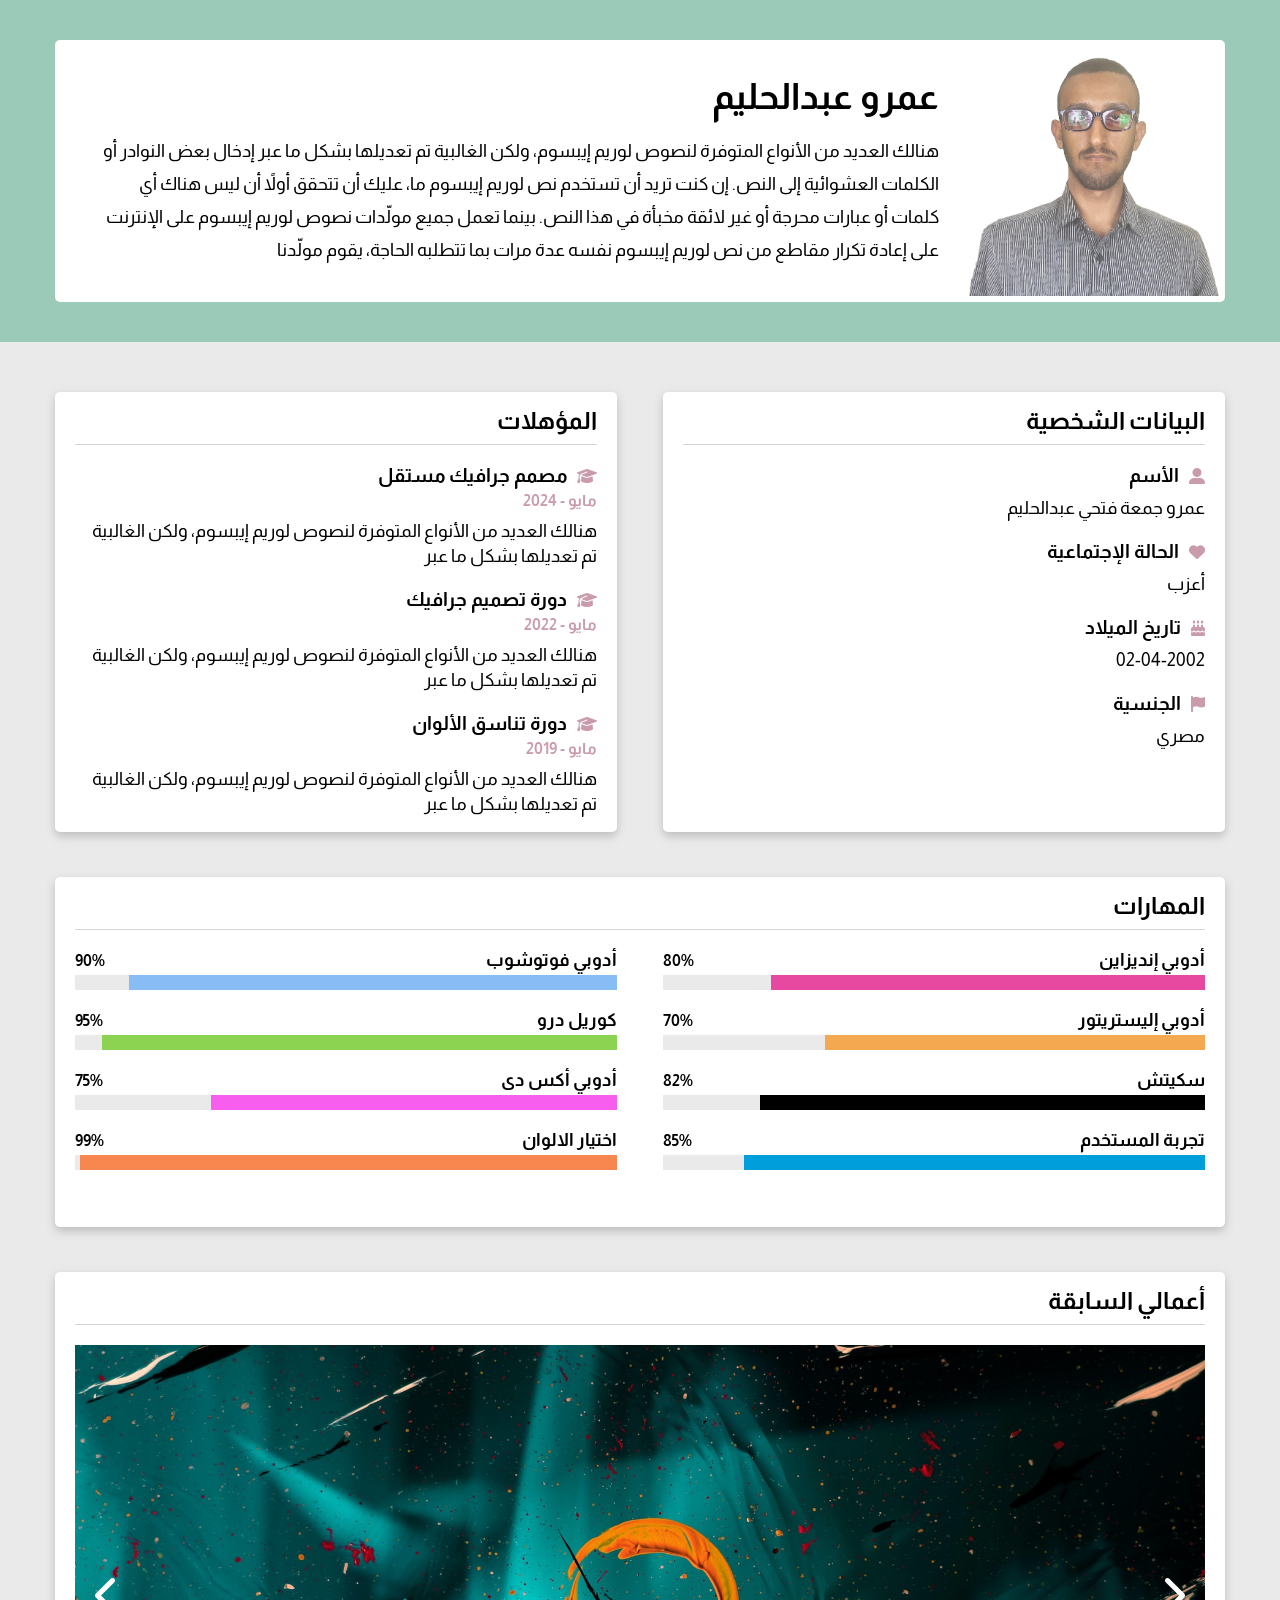
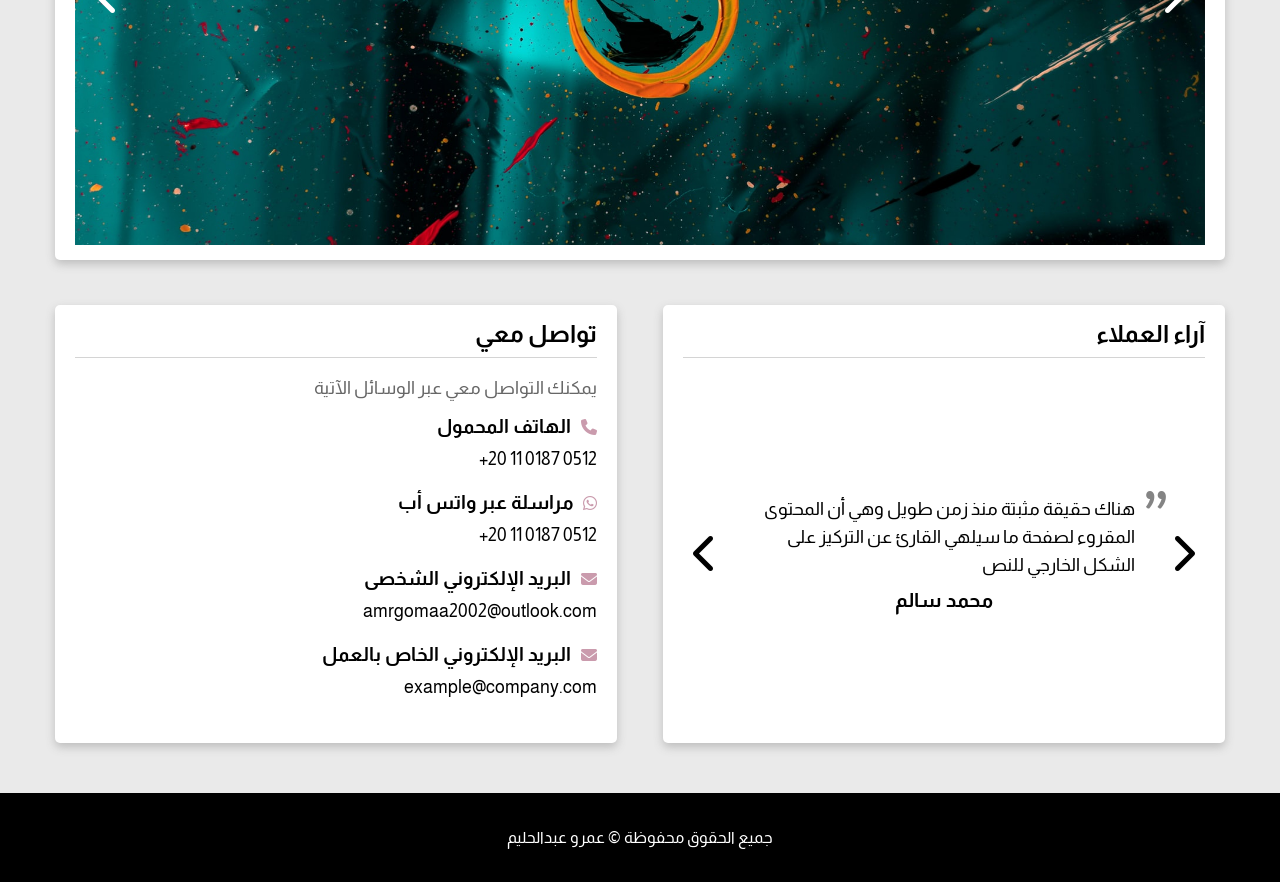
==== index.html @ 9fab9032 "Deploy Website" ====
<!DOCTYPE html>
<html lang="ar">
<head>
	<meta name="generator" content="Hugo 0.142.0">
    <meta charset="UTF-8">
    <meta name="viewport" content="width=device-width, initial-scale=1.0">
    <title>صفحتي الشخصية</title>
    <link rel="stylesheet" type="text/css" href="https://amrabdelhalim-labs.github.io/wstatic-portfolio-e1/css/all.min.css">
    <link rel="stylesheet" type="text/css" href="https://amrabdelhalim-labs.github.io/wstatic-portfolio-e1/css/style.css">
    <link rel="preconnect" href="https://fonts.gstatic.com">
    <link href="https://fonts.googleapis.com/css2?family=Almarai:wght@400;700&display=swap" rel="stylesheet">
</head>
<body>

    
    <section class="cover">
    <div class="cover_container">
        <div class="cover-image">
            <img src="https://amrabdelhalim-labs.github.io/wstatic-portfolio-e1/images/profile-pic.jpg" alt="صورة شخصية">
        </div>
        <div class="cover-info">
            <h1>عمرو عبدالحليم</h1>
            <p>هنالك العديد من الأنواع المتوفرة لنصوص لوريم إيبسوم، ولكن الغالبية تم تعديلها بشكل ما عبر إدخال بعض النوادر أو الكلمات العشوائية إلى النص. إن كنت تريد أن تستخدم نص لوريم إيبسوم ما، عليك أن تتحقق أولاً أن ليس هناك أي كلمات أو عبارات محرجة أو غير لائقة مخبأة في هذا النص. بينما تعمل جميع مولّدات نصوص لوريم إيبسوم على الإنترنت على إعادة تكرار مقاطع من نص لوريم إيبسوم نفسه عدة مرات بما تتطلبه الحاجة، يقوم مولّدنا</p>
        </div>
    </div>
</section>
    <div class="page-body">
        <div class="page-body_container">
            <div class="row">
                <div class="card card--half">
    <h2>البيانات الشخصية</h2>
    
    <div class="line">
        <div class="line_head">
            <i class="fa-solid fa-user-alt"></i>
            <h3>الأسم</h3>
        </div>
        <div class="line_body">
            <p>عمرو جمعة فتحي عبدالحليم</p>
        </div>
    </div>
    
    <div class="line">
        <div class="line_head">
            <i class="fa-solid fa-heart"></i>
            <h3>الحالة الإجتماعية</h3>
        </div>
        <div class="line_body">
            <p>أعزب</p>
        </div>
    </div>
    
    <div class="line">
        <div class="line_head">
            <i class="fa-solid fa-birthday-cake"></i>
            <h3>تاريخ الميلاد</h3>
        </div>
        <div class="line_body">
            <p>02-04-2002</p>
        </div>
    </div>
    
    <div class="line">
        <div class="line_head">
            <i class="fa-solid fa-flag"></i>
            <h3>الجنسية</h3>
        </div>
        <div class="line_body">
            <p>مصري</p>
        </div>
    </div>
    
</div>
                <div class="card card--half">
    <h2>المؤهلات</h2>
    
        <div class="line">
            <div class="line_head">
                <i class="fa-solid fa-graduation-cap"></i>
                <h3>مصمم جرافيك مستقل</h3>
                <h4>مايو - 2024</h4>
            </div>
            <div class="line_body">
                <p>هنالك العديد من الأنواع المتوفرة لنصوص لوريم إيبسوم، ولكن الغالبية تم تعديلها بشكل ما عبر</p>
            </div>
        </div>
    
        <div class="line">
            <div class="line_head">
                <i class="fa-solid fa-graduation-cap"></i>
                <h3>دورة تصميم جرافيك</h3>
                <h4>مايو - 2022</h4>
            </div>
            <div class="line_body">
                <p>هنالك العديد من الأنواع المتوفرة لنصوص لوريم إيبسوم، ولكن الغالبية تم تعديلها بشكل ما عبر</p>
            </div>
        </div>
    
        <div class="line">
            <div class="line_head">
                <i class="fa-solid fa-graduation-cap"></i>
                <h3>دورة تناسق الألوان</h3>
                <h4>مايو - 2019</h4>
            </div>
            <div class="line_body">
                <p>هنالك العديد من الأنواع المتوفرة لنصوص لوريم إيبسوم، ولكن الغالبية تم تعديلها بشكل ما عبر</p>
            </div>
        </div>
    
</div>
            </div>
            <div class="row">
                <div class="card card--full">
    <h2>المهارات</h2>
    <div class="skills">
        <div class="skills_holder">
            
            <div class="skill">
                <div class="skill_info">
                    <div class="skill_info_head">
                        <h2>أدوبي إنديزاين</h2>
                        <span>80%</span>
                    </div>
                    <div class="skill_info_bar">
                        <span class="layer" style="width: 80%; background-color: #e749a0"></span>
                    </div>
                </div>
            </div>
            
            <div class="skill">
                <div class="skill_info">
                    <div class="skill_info_head">
                        <h2>أدوبي فوتوشوب</h2>
                        <span>90%</span>
                    </div>
                    <div class="skill_info_bar">
                        <span class="layer" style="width: 90%; background-color: #87bdf4"></span>
                    </div>
                </div>
            </div>
            
            <div class="skill">
                <div class="skill_info">
                    <div class="skill_info_head">
                        <h2>أدوبي إليستريتور</h2>
                        <span>70%</span>
                    </div>
                    <div class="skill_info_bar">
                        <span class="layer" style="width: 70%; background-color: #f4a950"></span>
                    </div>
                </div>
            </div>
            
            <div class="skill">
                <div class="skill_info">
                    <div class="skill_info_head">
                        <h2>كوريل درو</h2>
                        <span>95%</span>
                    </div>
                    <div class="skill_info_bar">
                        <span class="layer" style="width: 95%; background-color: #8dd352"></span>
                    </div>
                </div>
            </div>
            
            <div class="skill">
                <div class="skill_info">
                    <div class="skill_info_head">
                        <h2>سكيتش</h2>
                        <span>82%</span>
                    </div>
                    <div class="skill_info_bar">
                        <span class="layer" style="width: 82%; background-color: #000000"></span>
                    </div>
                </div>
            </div>
            
            <div class="skill">
                <div class="skill_info">
                    <div class="skill_info_head">
                        <h2>أدوبي أكس دى</h2>
                        <span>75%</span>
                    </div>
                    <div class="skill_info_bar">
                        <span class="layer" style="width: 75%; background-color: #f75eee"></span>
                    </div>
                </div>
            </div>
            
            <div class="skill">
                <div class="skill_info">
                    <div class="skill_info_head">
                        <h2>تجربة المستخدم</h2>
                        <span>85%</span>
                    </div>
                    <div class="skill_info_bar">
                        <span class="layer" style="width: 85%; background-color: #009fdc"></span>
                    </div>
                </div>
            </div>
            
            <div class="skill">
                <div class="skill_info">
                    <div class="skill_info_head">
                        <h2>اختيار الالوان</h2>
                        <span>99%</span>
                    </div>
                    <div class="skill_info_bar">
                        <span class="layer" style="width: 99%; background-color: #f8874f"></span>
                    </div>
                </div>
            </div>
            
        </div>
    </div>
</div>
            </div>
            <div class="row">
                <div class="card card--full">
    <h2>أعمالي السابقة</h2>
    <div class="slides-container" id="work">
        <div class="slide-container_wraper">
            
            <div class="slides fade">
                <div class="image-holder">
                    <img src="images/slide1.jpg" alt="معرض الاعمال">
                </div>
            </div>
            
            <div class="slides fade">
                <div class="image-holder">
                    <img src="images/slide2.jpg" alt="معرض الاعمال">
                </div>
            </div>
            
            <div class="slides fade">
                <div class="image-holder">
                    <img src="images/slide3.jpg" alt="معرض الاعمال">
                </div>
            </div>
            
            <div class="slides fade">
                <div class="image-holder">
                    <img src="images/slide4.jpg" alt="معرض الاعمال">
                </div>
            </div>
            
        </div>
        <div class="slides-BTNS">
            <span class="next"><i class="fa-solid fa-chevron-right"></i></span>
            <span class="prev"><i class="fa-solid fa-chevron-left"></i></span>
        </div>
    </div>
</div>
            </div>
            <div class="row">
                <div class="card card--half">
    <h2>آراء العملاء</h2>
    <div class="slides-container" id="reviews">
        <div class="slide-container_wraper">
            
            <div class="slides fade">
                <div class="review-holder">
                    <p>هناك حقيقة مثبتة منذ زمن طويل وهي أن المحتوى المقروء لصفحة ما سيلهي القارئ عن التركيز على الشكل الخارجي للنص</p>
                    <h3>محمد سالم</h3>
                </div>
            </div>
            
            <div class="slides fade">
                <div class="review-holder">
                    <p>هناك حقيقة مثبتة منذ زمن طويل وهي أن المحتوى المقروء لصفحة ما سيلهي القارئ عن التركيز على الشكل الخارجي للنص</p>
                    <h3>أحمد سعيد</h3>
                </div>
            </div>
            
            <div class="slides fade">
                <div class="review-holder">
                    <p>هناك حقيقة مثبتة منذ زمن طويل وهي أن المحتوى المقروء لصفحة ما سيلهي القارئ عن التركيز على الشكل الخارجي للنص</p>
                    <h3>منى اسماعيل</h3>
                </div>
            </div>
            
            <div class="slides fade">
                <div class="review-holder">
                    <p>هناك حقيقة مثبتة منذ زمن طويل وهي أن المحتوى المقروء لصفحة ما سيلهي القارئ عن التركيز على الشكل الخارجي للنص</p>
                    <h3>سيد ذكى</h3>
                </div>
            </div>
            
        </div>
        <div class="slides-BTNS">
            <span class="next"><i class="fa-solid fa-chevron-right"></i></span>
            <span class="prev"><i class="fa-solid fa-chevron-left"></i></span>
        </div>
    </div>
</div>
                <div class="card card--half">
    <h2>تواصل معي</h2>
    <p class="contact-desc">يمكنك التواصل معي عبر الوسائل الآتية </p>
    
        <div class="line">
            <div class="line_head">
                <i class="fa-solid fa-phone"></i>
                <h3>الهاتف المحمول</h3>
            </div>
            <div class="line_body">
                <p dir="ltr">&#43;20 11 0187 0512</p>
            </div>
        </div>
    
        <div class="line">
            <div class="line_head">
                <i class="fab fa-whatsapp"></i>
                <h3>مراسلة عبر واتس أب</h3>
            </div>
            <div class="line_body">
                <p dir="ltr">&#43;20 11 0187 0512</p>
            </div>
        </div>
    
        <div class="line">
            <div class="line_head">
                <i class="fa-solid fa-envelope"></i>
                <h3>البريد الإلكتروني الشخصى</h3>
            </div>
            <div class="line_body">
                <p dir="ltr">amrgomaa2002@outlook.com</p>
            </div>
        </div>
    
        <div class="line">
            <div class="line_head">
                <i class="fa-solid fa-envelope"></i>
                <h3>البريد الإلكتروني الخاص بالعمل</h3>
            </div>
            <div class="line_body">
                <p dir="ltr">example@company.com</p>
            </div>
        </div>
    
</div>
            </div>
        </div>
    </div>
    <footer>
    <p>جميع الحقوق محفوظة &copy; عمرو عبدالحليم</p>
</footer>

    
<script src="https://amrabdelhalim-labs.github.io/wstatic-portfolio-e1/js/sliders.js"></script>
</body>
</html>
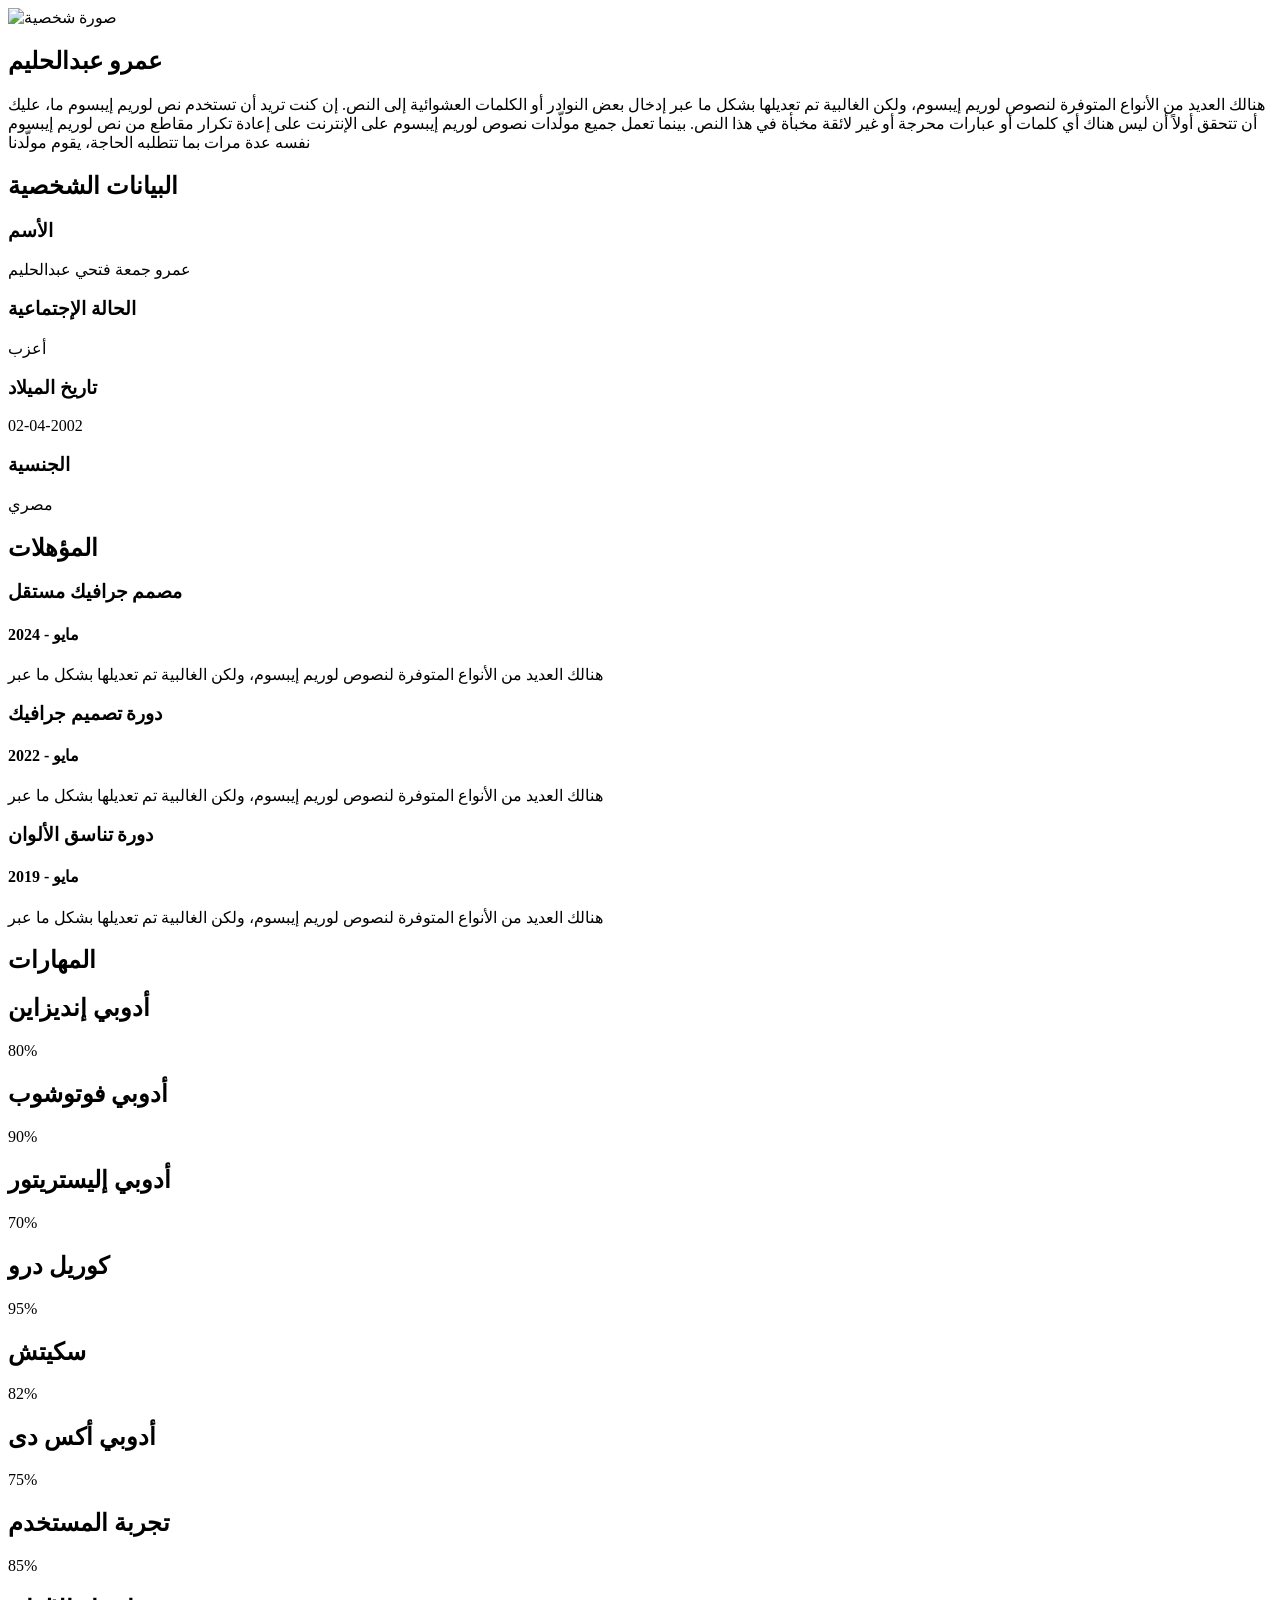
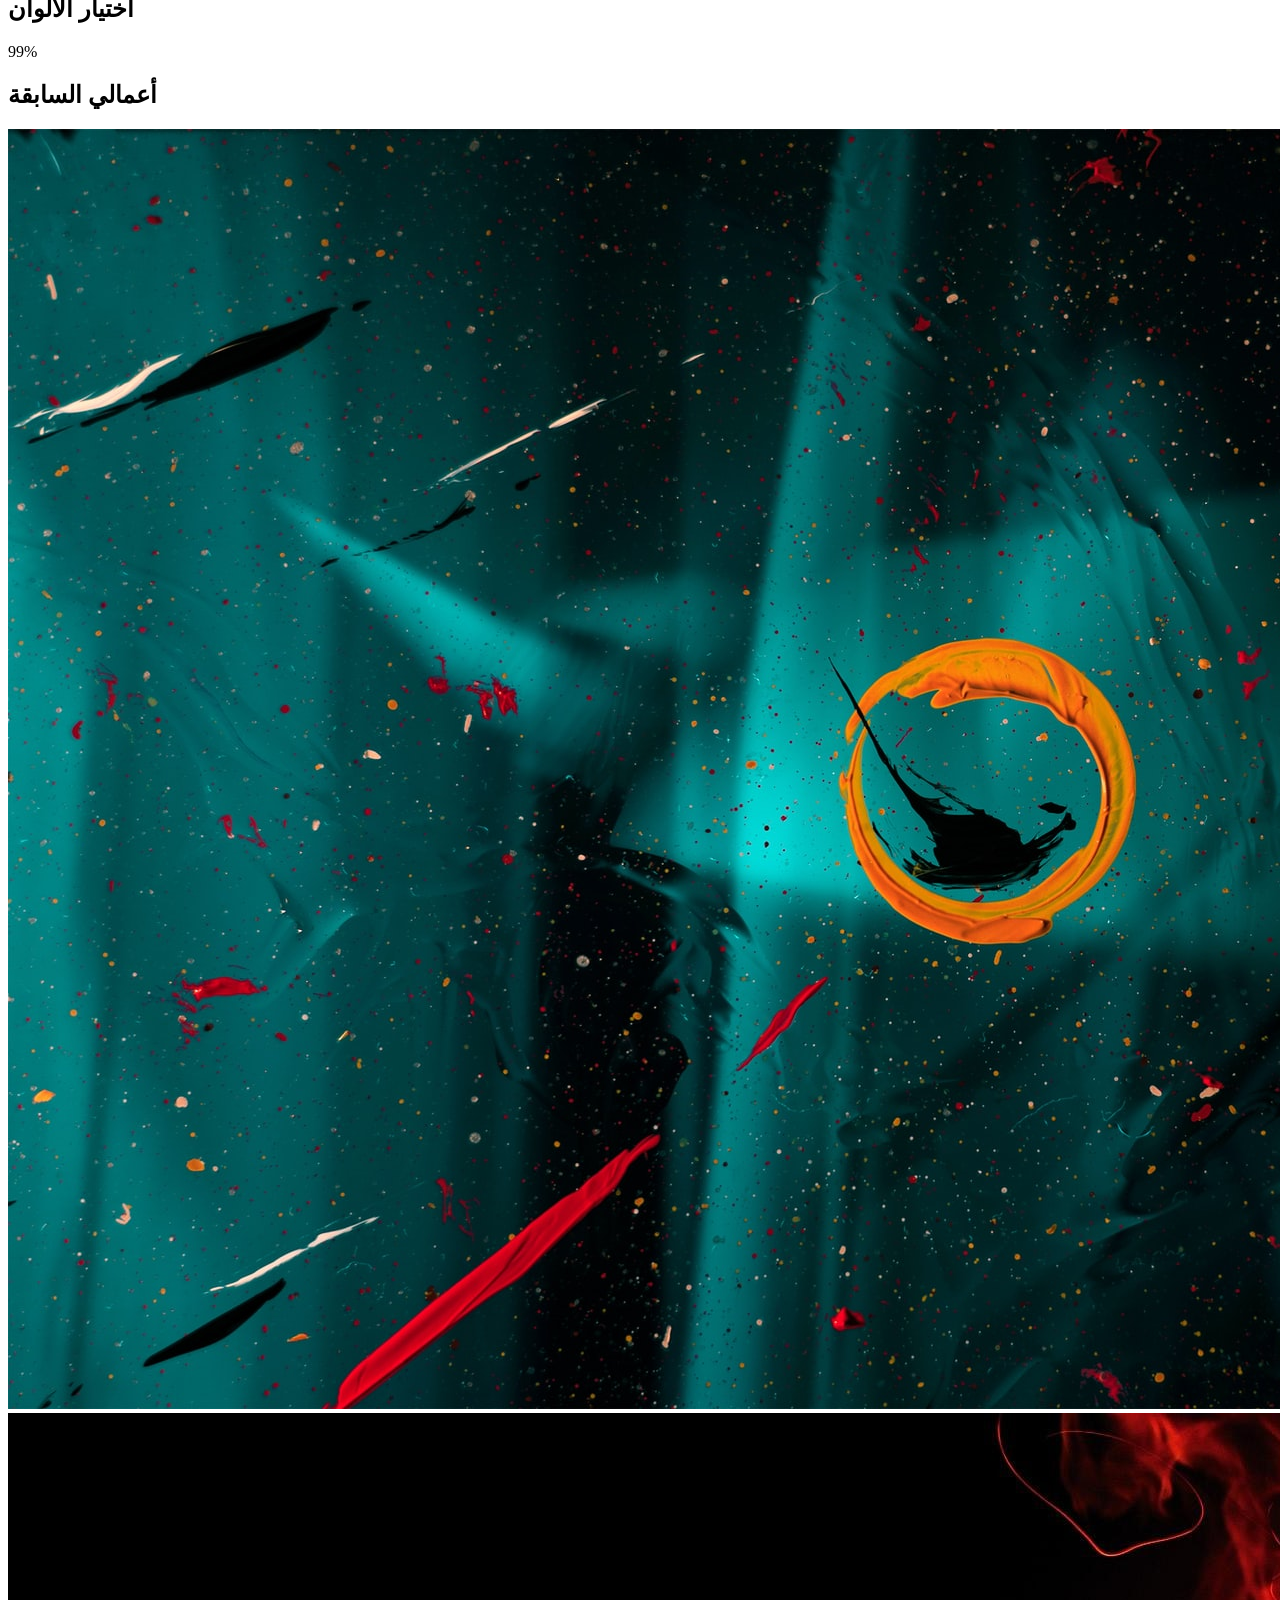
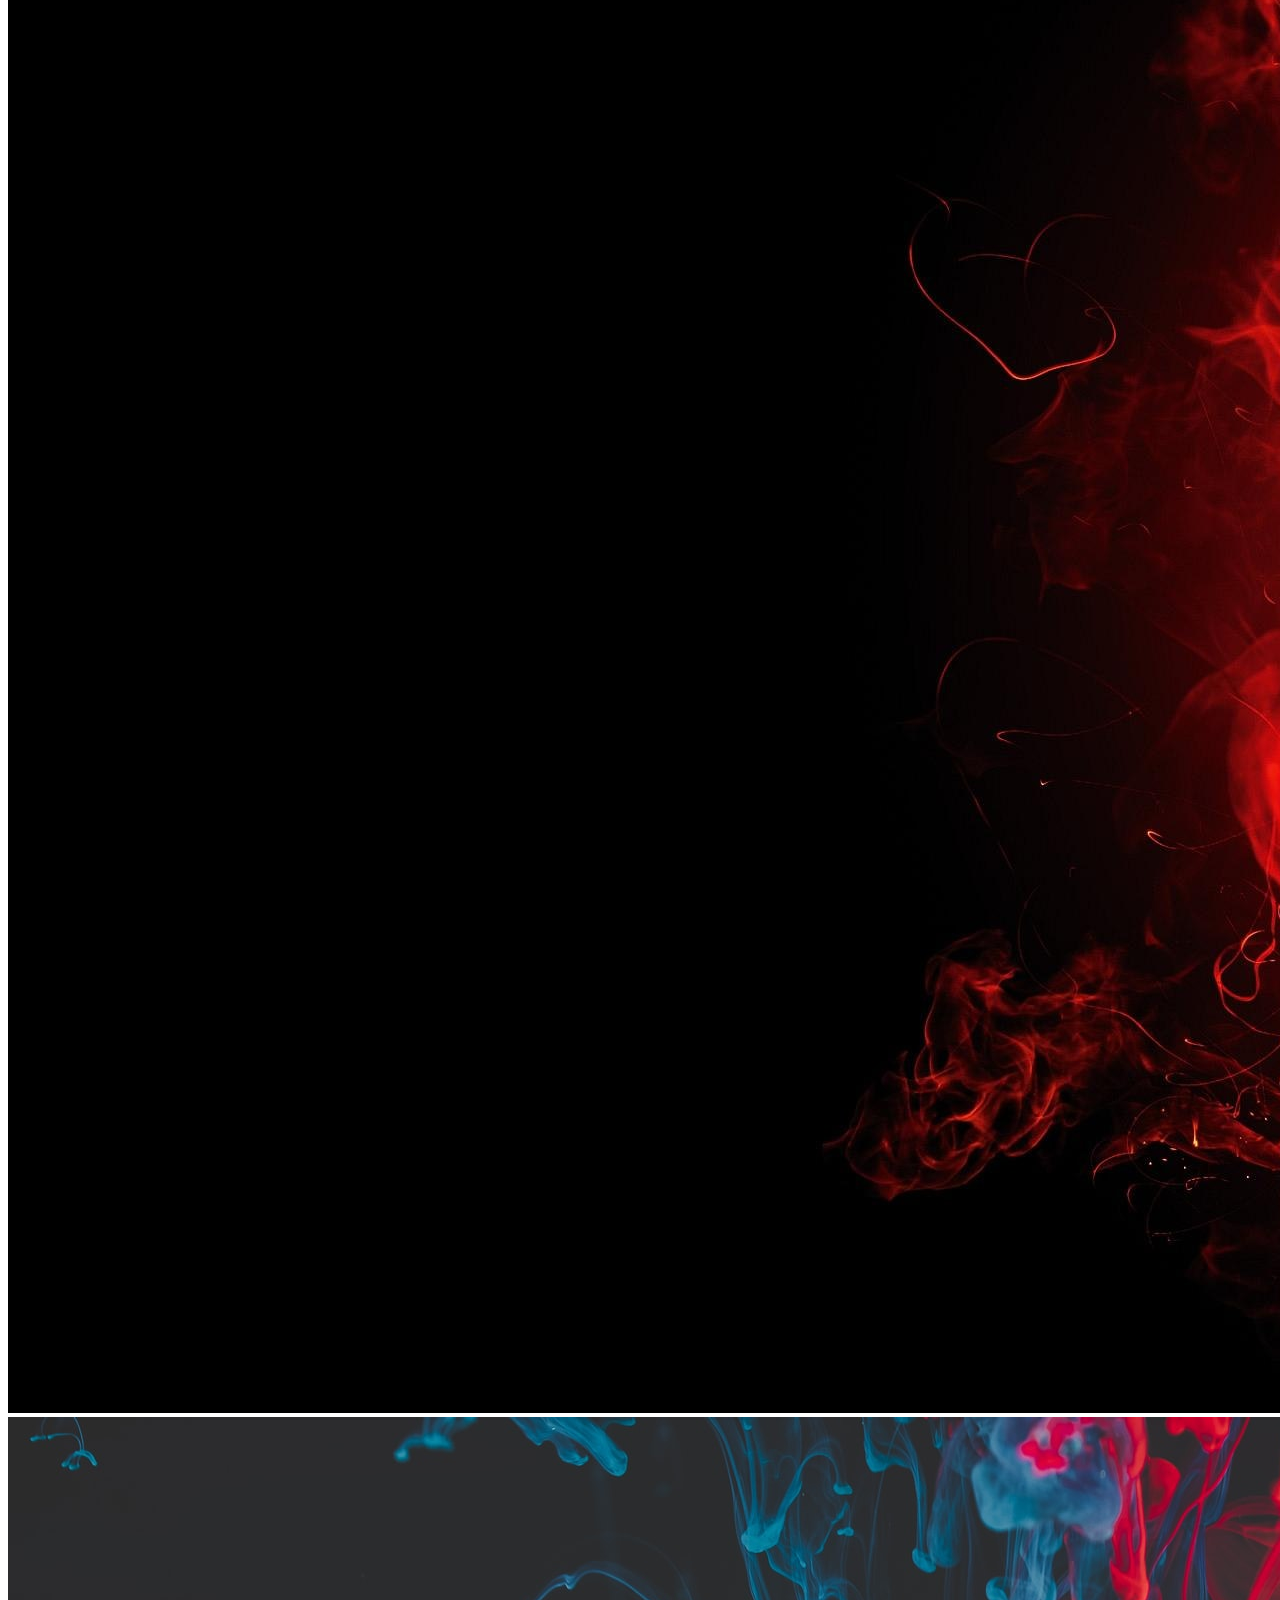
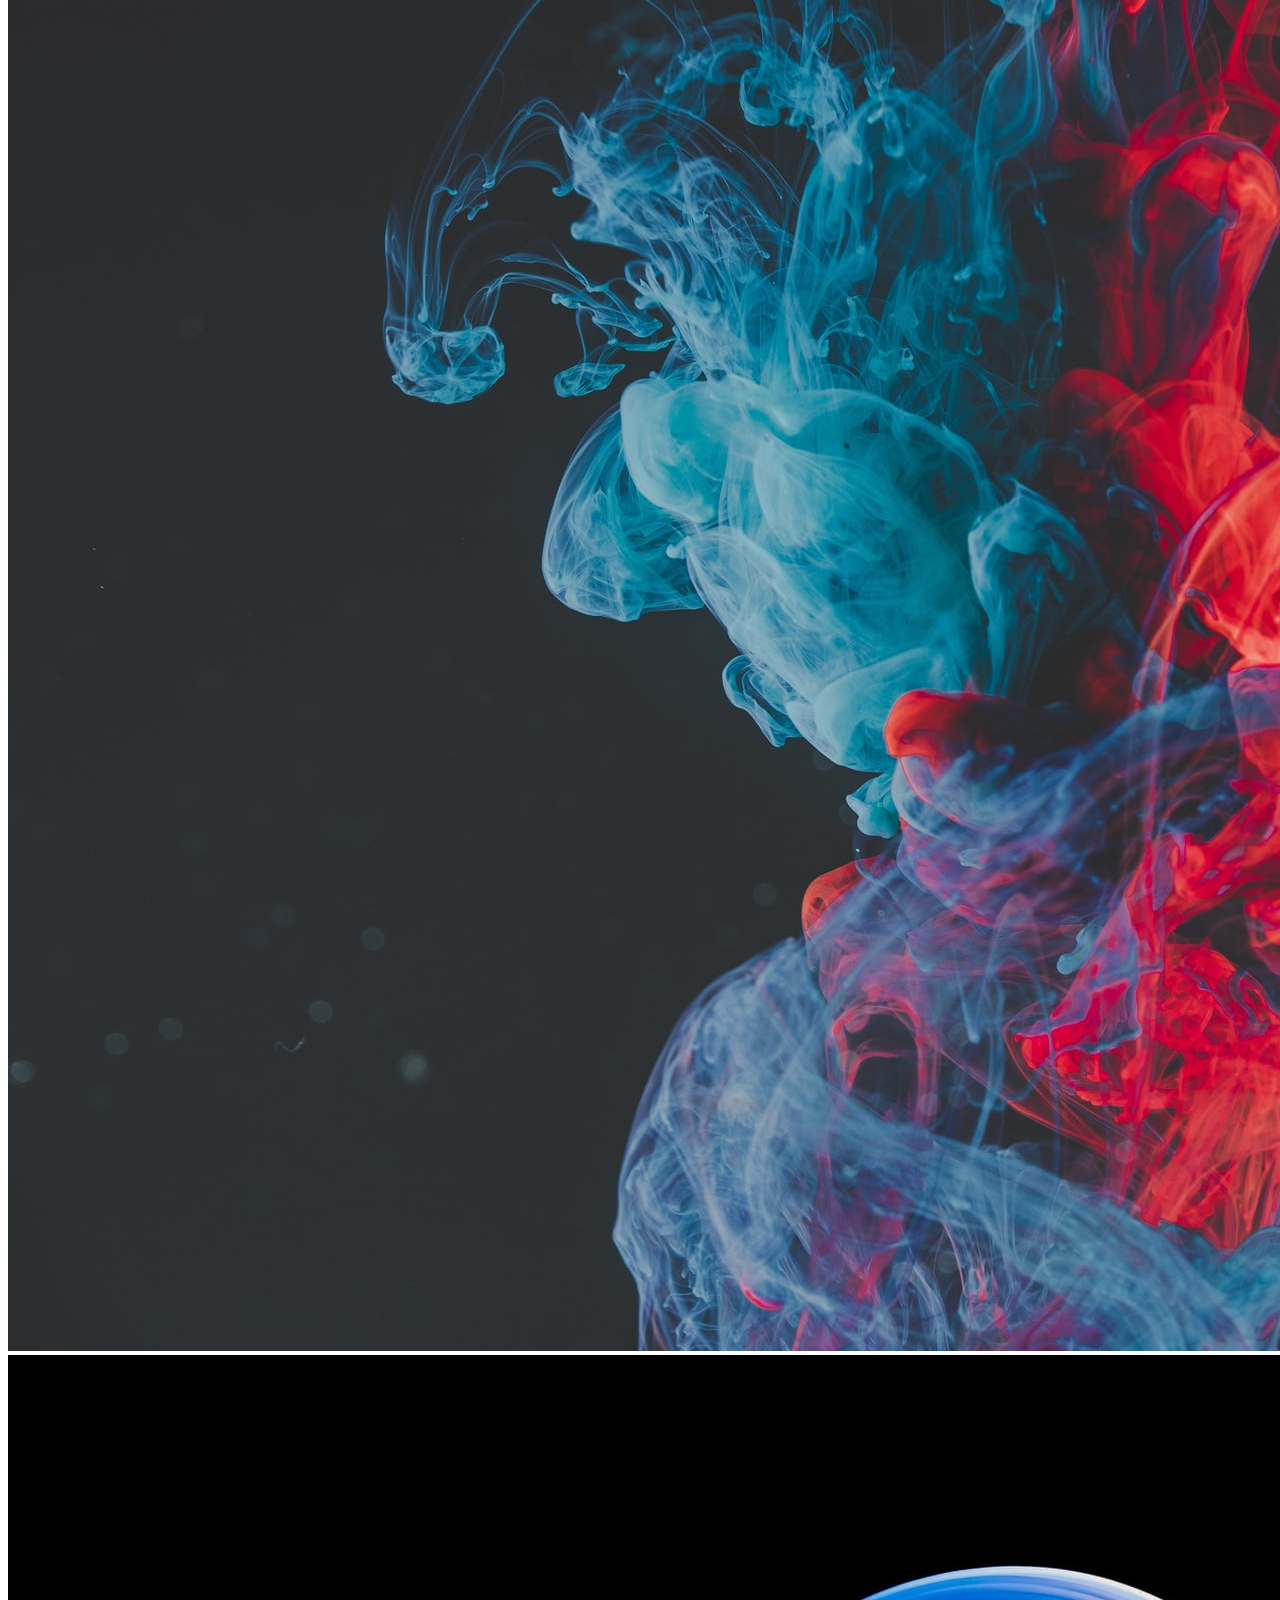
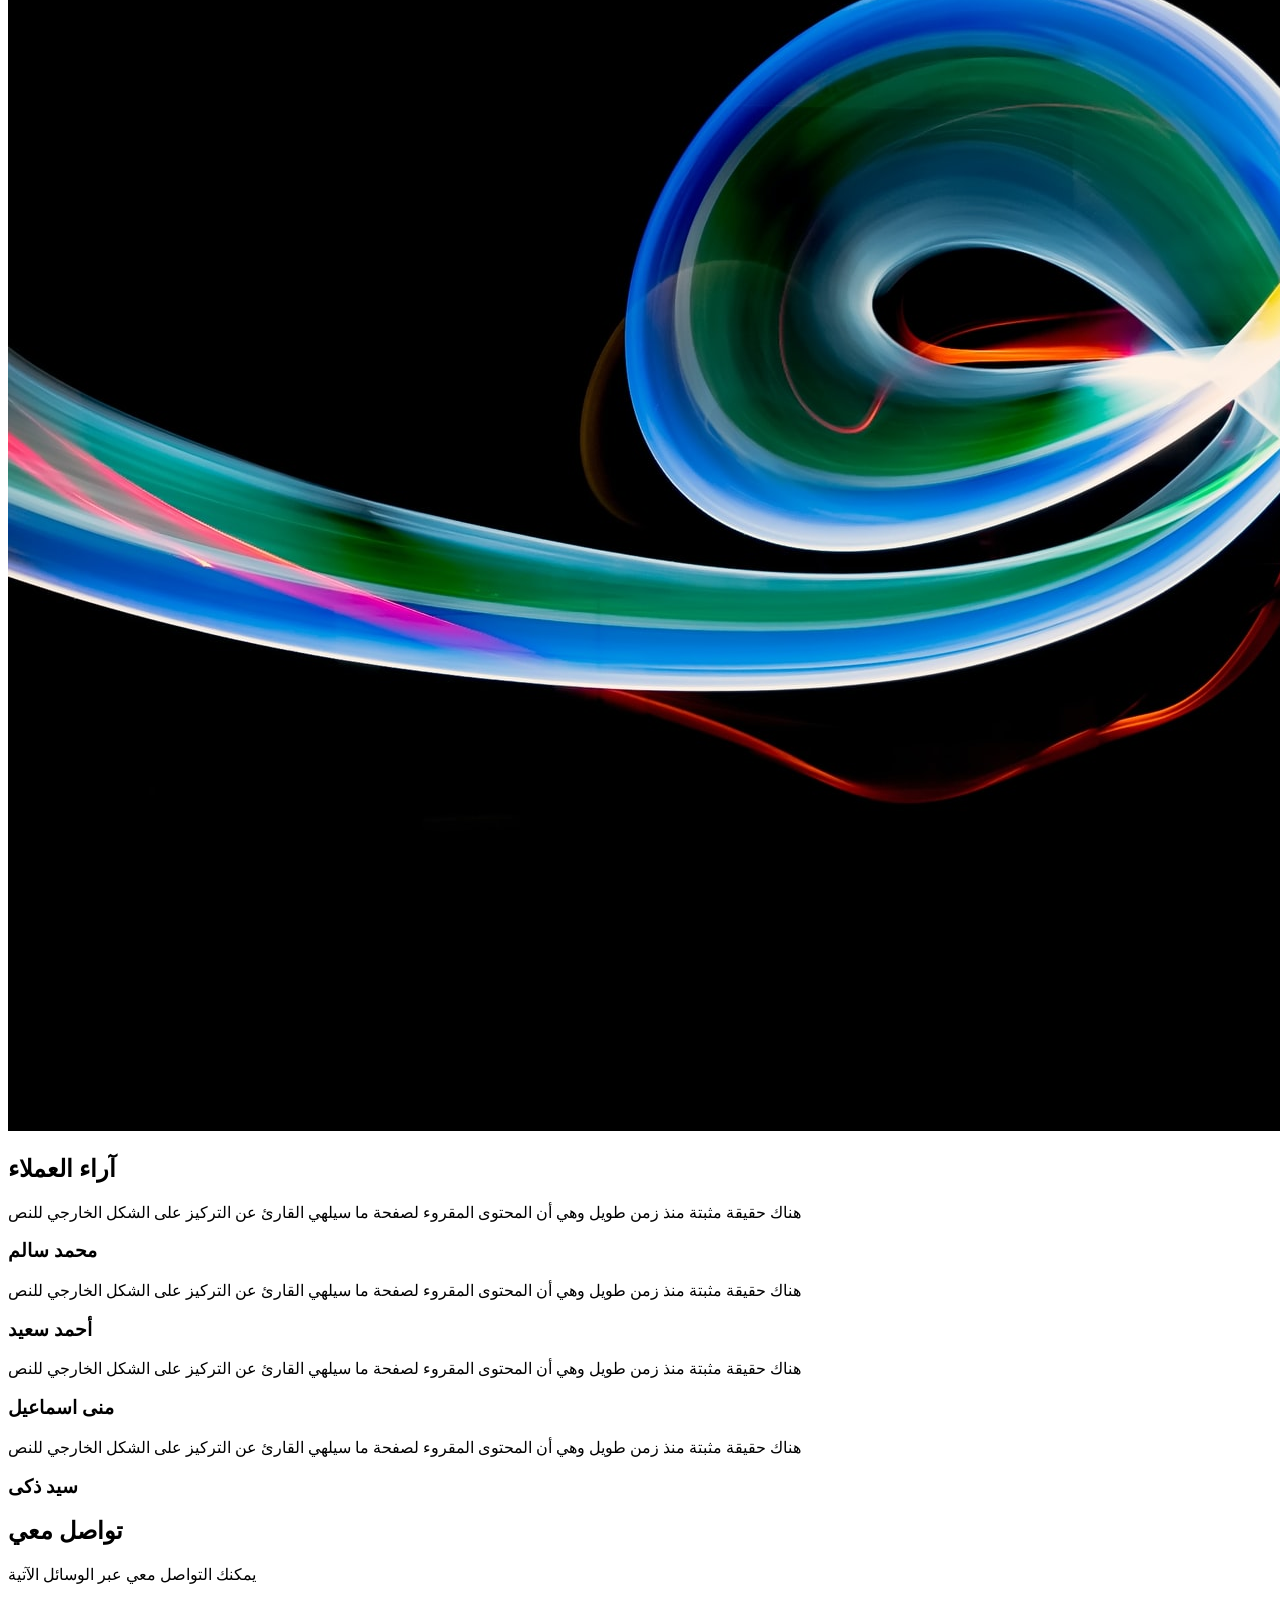
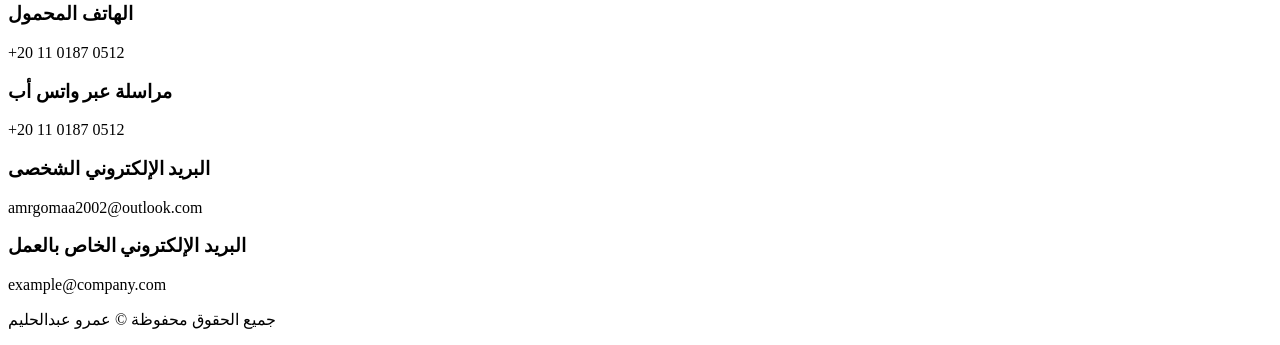
==== commit 1a12251e: "deploy: 9af109b061312da3fcc2a0888c0de96af8d54ca0" ====
--- a/index.html
+++ b/index.html
@@ -1,352 +1,3 @@
-<!DOCTYPE html>
-<html lang="ar">
-<head>
-	<meta name="generator" content="Hugo 0.142.0">
-    <meta charset="UTF-8">
-    <meta name="viewport" content="width=device-width, initial-scale=1.0">
-    <title>صفحتي الشخصية</title>
-    <link rel="stylesheet" type="text/css" href="https://amrabdelhalim-labs.github.io/wstatic-portfolio-e1/css/all.min.css">
-    <link rel="stylesheet" type="text/css" href="https://amrabdelhalim-labs.github.io/wstatic-portfolio-e1/css/style.css">
-    <link rel="preconnect" href="https://fonts.gstatic.com">
-    <link href="https://fonts.googleapis.com/css2?family=Almarai:wght@400;700&display=swap" rel="stylesheet">
-</head>
-<body>
-
-    
-    <section class="cover">
-    <div class="cover_container">
-        <div class="cover-image">
-            <img src="https://amrabdelhalim-labs.github.io/wstatic-portfolio-e1/images/profile-pic.jpg" alt="صورة شخصية">
-        </div>
-        <div class="cover-info">
-            <h1>عمرو عبدالحليم</h1>
-            <p>هنالك العديد من الأنواع المتوفرة لنصوص لوريم إيبسوم، ولكن الغالبية تم تعديلها بشكل ما عبر إدخال بعض النوادر أو الكلمات العشوائية إلى النص. إن كنت تريد أن تستخدم نص لوريم إيبسوم ما، عليك أن تتحقق أولاً أن ليس هناك أي كلمات أو عبارات محرجة أو غير لائقة مخبأة في هذا النص. بينما تعمل جميع مولّدات نصوص لوريم إيبسوم على الإنترنت على إعادة تكرار مقاطع من نص لوريم إيبسوم نفسه عدة مرات بما تتطلبه الحاجة، يقوم مولّدنا</p>
-        </div>
-    </div>
-</section>
-    <div class="page-body">
-        <div class="page-body_container">
-            <div class="row">
-                <div class="card card--half">
-    <h2>البيانات الشخصية</h2>
-    
-    <div class="line">
-        <div class="line_head">
-            <i class="fa-solid fa-user-alt"></i>
-            <h3>الأسم</h3>
-        </div>
-        <div class="line_body">
-            <p>عمرو جمعة فتحي عبدالحليم</p>
-        </div>
-    </div>
-    
-    <div class="line">
-        <div class="line_head">
-            <i class="fa-solid fa-heart"></i>
-            <h3>الحالة الإجتماعية</h3>
-        </div>
-        <div class="line_body">
-            <p>أعزب</p>
-        </div>
-    </div>
-    
-    <div class="line">
-        <div class="line_head">
-            <i class="fa-solid fa-birthday-cake"></i>
-            <h3>تاريخ الميلاد</h3>
-        </div>
-        <div class="line_body">
-            <p>02-04-2002</p>
-        </div>
-    </div>
-    
-    <div class="line">
-        <div class="line_head">
-            <i class="fa-solid fa-flag"></i>
-            <h3>الجنسية</h3>
-        </div>
-        <div class="line_body">
-            <p>مصري</p>
-        </div>
-    </div>
-    
-</div>
-                <div class="card card--half">
-    <h2>المؤهلات</h2>
-    
-        <div class="line">
-            <div class="line_head">
-                <i class="fa-solid fa-graduation-cap"></i>
-                <h3>مصمم جرافيك مستقل</h3>
-                <h4>مايو - 2024</h4>
-            </div>
-            <div class="line_body">
-                <p>هنالك العديد من الأنواع المتوفرة لنصوص لوريم إيبسوم، ولكن الغالبية تم تعديلها بشكل ما عبر</p>
-            </div>
-        </div>
-    
-        <div class="line">
-            <div class="line_head">
-                <i class="fa-solid fa-graduation-cap"></i>
-                <h3>دورة تصميم جرافيك</h3>
-                <h4>مايو - 2022</h4>
-            </div>
-            <div class="line_body">
-                <p>هنالك العديد من الأنواع المتوفرة لنصوص لوريم إيبسوم، ولكن الغالبية تم تعديلها بشكل ما عبر</p>
-            </div>
-        </div>
-    
-        <div class="line">
-            <div class="line_head">
-                <i class="fa-solid fa-graduation-cap"></i>
-                <h3>دورة تناسق الألوان</h3>
-                <h4>مايو - 2019</h4>
-            </div>
-            <div class="line_body">
-                <p>هنالك العديد من الأنواع المتوفرة لنصوص لوريم إيبسوم، ولكن الغالبية تم تعديلها بشكل ما عبر</p>
-            </div>
-        </div>
-    
-</div>
-            </div>
-            <div class="row">
-                <div class="card card--full">
-    <h2>المهارات</h2>
-    <div class="skills">
-        <div class="skills_holder">
-            
-            <div class="skill">
-                <div class="skill_info">
-                    <div class="skill_info_head">
-                        <h2>أدوبي إنديزاين</h2>
-                        <span>80%</span>
-                    </div>
-                    <div class="skill_info_bar">
-                        <span class="layer" style="width: 80%; background-color: #e749a0"></span>
-                    </div>
-                </div>
-            </div>
-            
-            <div class="skill">
-                <div class="skill_info">
-                    <div class="skill_info_head">
-                        <h2>أدوبي فوتوشوب</h2>
-                        <span>90%</span>
-                    </div>
-                    <div class="skill_info_bar">
-                        <span class="layer" style="width: 90%; background-color: #87bdf4"></span>
-                    </div>
-                </div>
-            </div>
-            
-            <div class="skill">
-                <div class="skill_info">
-                    <div class="skill_info_head">
-                        <h2>أدوبي إليستريتور</h2>
-                        <span>70%</span>
-                    </div>
-                    <div class="skill_info_bar">
-                        <span class="layer" style="width: 70%; background-color: #f4a950"></span>
-                    </div>
-                </div>
-            </div>
-            
-            <div class="skill">
-                <div class="skill_info">
-                    <div class="skill_info_head">
-                        <h2>كوريل درو</h2>
-                        <span>95%</span>
-                    </div>
-                    <div class="skill_info_bar">
-                        <span class="layer" style="width: 95%; background-color: #8dd352"></span>
-                    </div>
-                </div>
-            </div>
-            
-            <div class="skill">
-                <div class="skill_info">
-                    <div class="skill_info_head">
-                        <h2>سكيتش</h2>
-                        <span>82%</span>
-                    </div>
-                    <div class="skill_info_bar">
-                        <span class="layer" style="width: 82%; background-color: #000000"></span>
-                    </div>
-                </div>
-            </div>
-            
-            <div class="skill">
-                <div class="skill_info">
-                    <div class="skill_info_head">
-                        <h2>أدوبي أكس دى</h2>
-                        <span>75%</span>
-                    </div>
-                    <div class="skill_info_bar">
-                        <span class="layer" style="width: 75%; background-color: #f75eee"></span>
-                    </div>
-                </div>
-            </div>
-            
-            <div class="skill">
-                <div class="skill_info">
-                    <div class="skill_info_head">
-                        <h2>تجربة المستخدم</h2>
-                        <span>85%</span>
-                    </div>
-                    <div class="skill_info_bar">
-                        <span class="layer" style="width: 85%; background-color: #009fdc"></span>
-                    </div>
-                </div>
-            </div>
-            
-            <div class="skill">
-                <div class="skill_info">
-                    <div class="skill_info_head">
-                        <h2>اختيار الالوان</h2>
-                        <span>99%</span>
-                    </div>
-                    <div class="skill_info_bar">
-                        <span class="layer" style="width: 99%; background-color: #f8874f"></span>
-                    </div>
-                </div>
-            </div>
-            
-        </div>
-    </div>
-</div>
-            </div>
-            <div class="row">
-                <div class="card card--full">
-    <h2>أعمالي السابقة</h2>
-    <div class="slides-container" id="work">
-        <div class="slide-container_wraper">
-            
-            <div class="slides fade">
-                <div class="image-holder">
-                    <img src="images/slide1.jpg" alt="معرض الاعمال">
-                </div>
-            </div>
-            
-            <div class="slides fade">
-                <div class="image-holder">
-                    <img src="images/slide2.jpg" alt="معرض الاعمال">
-                </div>
-            </div>
-            
-            <div class="slides fade">
-                <div class="image-holder">
-                    <img src="images/slide3.jpg" alt="معرض الاعمال">
-                </div>
-            </div>
-            
-            <div class="slides fade">
-                <div class="image-holder">
-                    <img src="images/slide4.jpg" alt="معرض الاعمال">
-                </div>
-            </div>
-            
-        </div>
-        <div class="slides-BTNS">
-            <span class="next"><i class="fa-solid fa-chevron-right"></i></span>
-            <span class="prev"><i class="fa-solid fa-chevron-left"></i></span>
-        </div>
-    </div>
-</div>
-            </div>
-            <div class="row">
-                <div class="card card--half">
-    <h2>آراء العملاء</h2>
-    <div class="slides-container" id="reviews">
-        <div class="slide-container_wraper">
-            
-            <div class="slides fade">
-                <div class="review-holder">
-                    <p>هناك حقيقة مثبتة منذ زمن طويل وهي أن المحتوى المقروء لصفحة ما سيلهي القارئ عن التركيز على الشكل الخارجي للنص</p>
-                    <h3>محمد سالم</h3>
-                </div>
-            </div>
-            
-            <div class="slides fade">
-                <div class="review-holder">
-                    <p>هناك حقيقة مثبتة منذ زمن طويل وهي أن المحتوى المقروء لصفحة ما سيلهي القارئ عن التركيز على الشكل الخارجي للنص</p>
-                    <h3>أحمد سعيد</h3>
-                </div>
-            </div>
-            
-            <div class="slides fade">
-                <div class="review-holder">
-                    <p>هناك حقيقة مثبتة منذ زمن طويل وهي أن المحتوى المقروء لصفحة ما سيلهي القارئ عن التركيز على الشكل الخارجي للنص</p>
-                    <h3>منى اسماعيل</h3>
-                </div>
-            </div>
-            
-            <div class="slides fade">
-                <div class="review-holder">
-                    <p>هناك حقيقة مثبتة منذ زمن طويل وهي أن المحتوى المقروء لصفحة ما سيلهي القارئ عن التركيز على الشكل الخارجي للنص</p>
-                    <h3>سيد ذكى</h3>
-                </div>
-            </div>
-            
-        </div>
-        <div class="slides-BTNS">
-            <span class="next"><i class="fa-solid fa-chevron-right"></i></span>
-            <span class="prev"><i class="fa-solid fa-chevron-left"></i></span>
-        </div>
-    </div>
-</div>
-                <div class="card card--half">
-    <h2>تواصل معي</h2>
-    <p class="contact-desc">يمكنك التواصل معي عبر الوسائل الآتية </p>
-    
-        <div class="line">
-            <div class="line_head">
-                <i class="fa-solid fa-phone"></i>
-                <h3>الهاتف المحمول</h3>
-            </div>
-            <div class="line_body">
-                <p dir="ltr">&#43;20 11 0187 0512</p>
-            </div>
-        </div>
-    
-        <div class="line">
-            <div class="line_head">
-                <i class="fab fa-whatsapp"></i>
-                <h3>مراسلة عبر واتس أب</h3>
-            </div>
-            <div class="line_body">
-                <p dir="ltr">&#43;20 11 0187 0512</p>
-            </div>
-        </div>
-    
-        <div class="line">
-            <div class="line_head">
-                <i class="fa-solid fa-envelope"></i>
-                <h3>البريد الإلكتروني الشخصى</h3>
-            </div>
-            <div class="line_body">
-                <p dir="ltr">amrgomaa2002@outlook.com</p>
-            </div>
-        </div>
-    
-        <div class="line">
-            <div class="line_head">
-                <i class="fa-solid fa-envelope"></i>
-                <h3>البريد الإلكتروني الخاص بالعمل</h3>
-            </div>
-            <div class="line_body">
-                <p dir="ltr">example@company.com</p>
-            </div>
-        </div>
-    
-</div>
-            </div>
-        </div>
-    </div>
-    <footer>
-    <p>جميع الحقوق محفوظة &copy; عمرو عبدالحليم</p>
-</footer>
-
-    
-<script src="https://amrabdelhalim-labs.github.io/wstatic-portfolio-e1/js/sliders.js"></script>
-</body>
-</html>+<!doctype html><html lang=ar><head><meta name=generator content="Hugo 0.152.2"><meta charset=UTF-8><meta name=viewport content="width=device-width,initial-scale=1"><title>صفحتي الشخصية</title><link rel=stylesheet type=text/css href=https://projects.amrabdelhalim.me/wstatic-portfolio-e1/css/all.min.css><link rel=stylesheet type=text/css href=https://projects.amrabdelhalim.me/wstatic-portfolio-e1/css/style.css><link rel=preconnect href=https://fonts.gstatic.com><link href="https://fonts.googleapis.com/css2?family=Almarai:wght@400;700&display=swap" rel=stylesheet></head><body><section class=cover><div class=cover_container><div class=cover-image><img src=https://projects.amrabdelhalim.me/wstatic-portfolio-e1/images/profile-pic.jpg alt="صورة شخصية"></div><div class=cover-info><h1>عمرو عبدالحليم</h1><p>هنالك العديد من الأنواع المتوفرة لنصوص لوريم إيبسوم، ولكن الغالبية تم تعديلها بشكل ما عبر إدخال بعض النوادر أو الكلمات العشوائية إلى النص. إن كنت تريد أن تستخدم نص لوريم إيبسوم ما، عليك أن تتحقق أولاً أن ليس هناك أي كلمات أو عبارات محرجة أو غير لائقة مخبأة في هذا النص. بينما تعمل جميع مولّدات نصوص لوريم إيبسوم على الإنترنت على إعادة تكرار مقاطع من نص لوريم إيبسوم نفسه عدة مرات بما تتطلبه الحاجة، يقوم مولّدنا</p></div></div></section><div class=page-body><div class=page-body_container><div class=row><div class="card card--half"><h2>البيانات الشخصية</h2><div class=line><div class=line_head><i class="fa-solid fa-user-alt"></i><h3>الأسم</h3></div><div class=line_body><p>عمرو جمعة فتحي عبدالحليم</p></div></div><div class=line><div class=line_head><i class="fa-solid fa-heart"></i><h3>الحالة الإجتماعية</h3></div><div class=line_body><p>أعزب</p></div></div><div class=line><div class=line_head><i class="fa-solid fa-birthday-cake"></i><h3>تاريخ الميلاد</h3></div><div class=line_body><p>02-04-2002</p></div></div><div class=line><div class=line_head><i class="fa-solid fa-flag"></i><h3>الجنسية</h3></div><div class=line_body><p>مصري</p></div></div></div><div class="card card--half"><h2>المؤهلات</h2><div class=line><div class=line_head><i class="fa-solid fa-graduation-cap"></i><h3>مصمم جرافيك مستقل</h3><h4>مايو - 2024</h4></div><div class=line_body><p>هنالك العديد من الأنواع المتوفرة لنصوص لوريم إيبسوم، ولكن الغالبية تم تعديلها بشكل ما عبر</p></div></div><div class=line><div class=line_head><i class="fa-solid fa-graduation-cap"></i><h3>دورة تصميم جرافيك</h3><h4>مايو - 2022</h4></div><div class=line_body><p>هنالك العديد من الأنواع المتوفرة لنصوص لوريم إيبسوم، ولكن الغالبية تم تعديلها بشكل ما عبر</p></div></div><div class=line><div class=line_head><i class="fa-solid fa-graduation-cap"></i><h3>دورة تناسق الألوان</h3><h4>مايو - 2019</h4></div><div class=line_body><p>هنالك العديد من الأنواع المتوفرة لنصوص لوريم إيبسوم، ولكن الغالبية تم تعديلها بشكل ما عبر</p></div></div></div></div><div class=row><div class="card card--full"><h2>المهارات</h2><div class=skills><div class=skills_holder><div class=skill><div class=skill_info><div class=skill_info_head><h2>أدوبي إنديزاين</h2><span>80%</span></div><div class=skill_info_bar><span class=layer style=width:80%;background-color:#e749a0></span></div></div></div><div class=skill><div class=skill_info><div class=skill_info_head><h2>أدوبي فوتوشوب</h2><span>90%</span></div><div class=skill_info_bar><span class=layer style=width:90%;background-color:#87bdf4></span></div></div></div><div class=skill><div class=skill_info><div class=skill_info_head><h2>أدوبي إليستريتور</h2><span>70%</span></div><div class=skill_info_bar><span class=layer style=width:70%;background-color:#f4a950></span></div></div></div><div class=skill><div class=skill_info><div class=skill_info_head><h2>كوريل درو</h2><span>95%</span></div><div class=skill_info_bar><span class=layer style=width:95%;background-color:#8dd352></span></div></div></div><div class=skill><div class=skill_info><div class=skill_info_head><h2>سكيتش</h2><span>82%</span></div><div class=skill_info_bar><span class=layer style=width:82%;background-color:#000></span></div></div></div><div class=skill><div class=skill_info><div class=skill_info_head><h2>أدوبي أكس دى</h2><span>75%</span></div><div class=skill_info_bar><span class=layer style=width:75%;background-color:#f75eee></span></div></div></div><div class=skill><div class=skill_info><div class=skill_info_head><h2>تجربة المستخدم</h2><span>85%</span></div><div class=skill_info_bar><span class=layer style=width:85%;background-color:#009fdc></span></div></div></div><div class=skill><div class=skill_info><div class=skill_info_head><h2>اختيار الالوان</h2><span>99%</span></div><div class=skill_info_bar><span class=layer style=width:99%;background-color:#f8874f></span></div></div></div></div></div></div></div><div class=row><div class="card card--full"><h2>أعمالي السابقة</h2><div class=slides-container id=work><div class=slide-container_wraper><div class="slides fade"><div class=image-holder><img src=images/slide1.jpg alt="معرض الاعمال"></div></div><div class="slides fade"><div class=image-holder><img src=images/slide2.jpg alt="معرض الاعمال"></div></div><div class="slides fade"><div class=image-holder><img src=images/slide3.jpg alt="معرض الاعمال"></div></div><div class="slides fade"><div class=image-holder><img src=images/slide4.jpg alt="معرض الاعمال"></div></div></div><div class=slides-BTNS><span class=next><i class="fa-solid fa-chevron-right"></i></span>
+<span class=prev><i class="fa-solid fa-chevron-left"></i></span></div></div></div></div><div class=row><div class="card card--half"><h2>آراء العملاء</h2><div class=slides-container id=reviews><div class=slide-container_wraper><div class="slides fade"><div class=review-holder><p>هناك حقيقة مثبتة منذ زمن طويل وهي أن المحتوى المقروء لصفحة ما سيلهي القارئ عن التركيز على الشكل الخارجي للنص</p><h3>محمد سالم</h3></div></div><div class="slides fade"><div class=review-holder><p>هناك حقيقة مثبتة منذ زمن طويل وهي أن المحتوى المقروء لصفحة ما سيلهي القارئ عن التركيز على الشكل الخارجي للنص</p><h3>أحمد سعيد</h3></div></div><div class="slides fade"><div class=review-holder><p>هناك حقيقة مثبتة منذ زمن طويل وهي أن المحتوى المقروء لصفحة ما سيلهي القارئ عن التركيز على الشكل الخارجي للنص</p><h3>منى اسماعيل</h3></div></div><div class="slides fade"><div class=review-holder><p>هناك حقيقة مثبتة منذ زمن طويل وهي أن المحتوى المقروء لصفحة ما سيلهي القارئ عن التركيز على الشكل الخارجي للنص</p><h3>سيد ذكى</h3></div></div></div><div class=slides-BTNS><span class=next><i class="fa-solid fa-chevron-right"></i></span>
+<span class=prev><i class="fa-solid fa-chevron-left"></i></span></div></div></div><div class="card card--half"><h2>تواصل معي</h2><p class=contact-desc>يمكنك التواصل معي عبر الوسائل الآتية</p><div class=line><div class=line_head><i class="fa-solid fa-phone"></i><h3>الهاتف المحمول</h3></div><div class=line_body><p dir=ltr>+20 11 0187 0512</p></div></div><div class=line><div class=line_head><i class="fab fa-whatsapp"></i><h3>مراسلة عبر واتس أب</h3></div><div class=line_body><p dir=ltr>+20 11 0187 0512</p></div></div><div class=line><div class=line_head><i class="fa-solid fa-envelope"></i><h3>البريد الإلكتروني الشخصى</h3></div><div class=line_body><p dir=ltr>amrgomaa2002@outlook.com</p></div></div><div class=line><div class=line_head><i class="fa-solid fa-envelope"></i><h3>البريد الإلكتروني الخاص بالعمل</h3></div><div class=line_body><p dir=ltr>example@company.com</p></div></div></div></div></div></div><footer><p>جميع الحقوق محفوظة &copy; عمرو عبدالحليم</p></footer><script src=https://projects.amrabdelhalim.me/wstatic-portfolio-e1/js/sliders.js></script></body></html>
